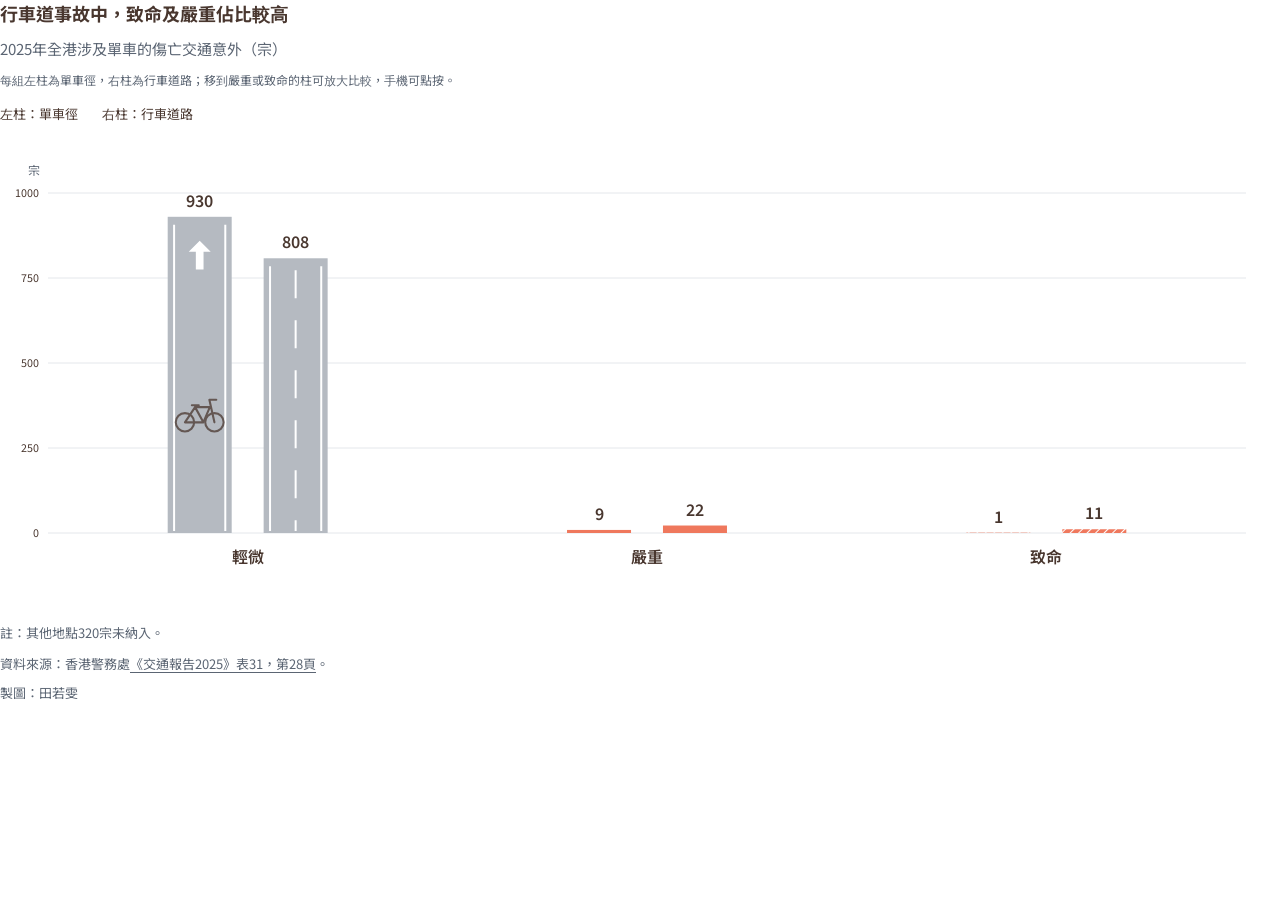
==== components/hk-cycling-accidents-2025/index.html @ cbc99bb1 "組員最終版網站：新界單車代步專題（含互動圖、事故圖、北都地圖及資料） Co-Authored-By: Claude Sonnet 5.5 <noreply@anthropic.com>" ====
<!doctype html>
<html lang="zh-Hant-HK">
<head>
<meta charset="utf-8">
<meta name="viewport" content="width=device-width,initial-scale=1">
<meta name="color-scheme" content="light">
<title>不同道路上的事故後果</title>
<style>
/* Design: cream/coral roads; only parallel front faces encode quantity.
   Handbook companion: white, ochre red, grey; no depth or decoration.
   Both: one common count axis, direct labels, 12px minimum at 360px. */
@font-face{font-family:NotoTC;font-style:normal;font-weight:100 900;font-display:swap;src:url([data-uri]) format("woff2")}
@font-face{font-family:SourceSans;font-style:normal;font-weight:100 900;font-display:swap;src:url([data-uri]) format("woff2")}
:root{--bg:#F4EDDF;--paper:#FEF8ED;--ink:#49372F;--muted:#786457;--fatal:#8D4B3A;--serious:#DF7C61;--slight:#DDCBB5;--grid:#D9CBBA;--accent:#8D4B3A;--focus:#8D4B3A;--side:#8D4B3A;--top:#DF7C61}
*{box-sizing:border-box}body{margin:0;background:var(--bg);color:var(--ink);font:15px/1.6 NotoTC,"PingFang HK",sans-serif;-webkit-font-smoothing:antialiased}
button,a{-webkit-tap-highlight-color:transparent}button{font:inherit;color:inherit}button:focus-visible,a:focus-visible{outline:2px solid var(--focus);outline-offset:4px}
.graphic{max-width:1040px;margin:auto;padding:36px 40px 24px}header{position:relative}.edition{display:flex;justify-content:space-between;align-items:center;gap:16px;font-size:13px;color:var(--muted);padding-bottom:18px;border-bottom:1px solid var(--grid)}.edition span:last-child{font-family:SourceSans,NotoTC,sans-serif;font-size:15px}
h1{font-size:32px;line-height:1.45;letter-spacing:-.025em;font-weight:700;margin:23px 0 12px;max-width:780px}p{margin:0}.subtitle{font-size:15px;color:var(--muted);max-width:740px;line-height:1.8}.instruction{margin-top:10px;font-size:12px;color:var(--muted)}
figure{margin:0}.plot-wrap{position:relative;margin-top:5px}.plot{display:block;width:100%;overflow:visible}.plot text{font-family:NotoTC,sans-serif;fill:var(--ink)}.plot .num{font-family:SourceSans,NotoTC,sans-serif;font-variant-numeric:tabular-nums}.plot .tick{fill:var(--muted);font-size:12px}.plot .total{font-size:36px;font-weight:650;letter-spacing:-1px}.plot .unit{font-size:15px;font-weight:400;letter-spacing:0}.plot .road-name{font-size:19px;font-weight:600}.plot .surface{pointer-events:none}.plot .segment{cursor:pointer;outline:none}.plot .segment.is-active .front{stroke:var(--ink);stroke-width:1.8;paint-order:stroke fill}.plot .segment:focus-visible .front{stroke:var(--ink);stroke-width:2.2}.plot .segment.is-dim{opacity:.44}.plot .segment{transition:opacity .15s ease}.plot .road-total{cursor:pointer;outline:none}.plot .road-total:focus-visible text{text-decoration:underline}.plot .road-total:hover .total{text-decoration:underline;text-decoration-thickness:1px;text-underline-offset:6px}.plot .road-surface-mark{transition:opacity .2s}.plot .road-active .moving-line{animation:lane 2.2s linear infinite}@keyframes lane{to{stroke-dashoffset:-50}}.plot .depth{pointer-events:none}
.details{display:grid;grid-template-columns:1fr 1fr;gap:80px;margin:0 110px}.road-details{min-width:0}.summary{padding:8px 0 18px;display:flex;align-items:baseline;justify-content:space-between;gap:10px;border-bottom:1px solid var(--grid)}.summary span{font-size:13px;white-space:nowrap}.summary strong{font:650 34px/1.2 SourceSans,sans-serif;color:var(--ink);letter-spacing:-1px}.summary strong small{font-size:22px;font-weight:400}.data-row{display:grid;grid-template-columns:14px 1fr auto;gap:9px;align-items:center;width:100%;border:0;border-bottom:1px solid var(--grid);background:transparent;padding:11px 0;text-align:left;cursor:pointer;min-height:45px}.data-row .swatch{height:11px;width:11px;background:var(--series)}.data-row .row-label{font-size:14px}.data-row .value{white-space:nowrap;font-family:SourceSans,NotoTC,sans-serif;font-size:18px;font-variant-numeric:tabular-nums}.data-row .value small{font-size:13px;font-family:NotoTC,sans-serif}.data-row .value em{font-size:14px;font-style:normal;color:var(--muted);padding-left:8px}.data-row:hover,.data-row.is-active{border-bottom-color:var(--ink)}.data-row:hover .row-label,.data-row.is-active .row-label{text-decoration:underline;text-underline-offset:4px}.data-row[data-key="fatal"] .swatch{background:var(--fatal)}.data-row[data-key="serious"] .swatch{background:var(--serious)}.data-row[data-key="slight"] .swatch{background:var(--slight)}
figcaption{margin-top:30px;padding-top:18px;border-top:1px solid var(--grid);font-size:13px;line-height:1.85;color:var(--muted)}figcaption p+p{margin-top:7px}.credit{margin-top:14px!important;display:flex;gap:20px;flex-wrap:wrap}.credit span{white-space:nowrap}a{color:inherit;text-underline-offset:3px;text-decoration-thickness:1px}.source-ref{font-size:13px}footer{font-size:12px;color:var(--muted);margin-top:20px}.tooltip{position:fixed;z-index:20;background:var(--paper);border:1px solid var(--grid);padding:15px 17px;width:270px;max-width:calc(100vw - 24px);pointer-events:none;visibility:hidden;color:var(--ink);font-size:13px;line-height:1.7}.tooltip.visible{visibility:visible}.tooltip .tip-heading{font-size:13px;margin-bottom:4px;color:var(--muted)}.tooltip .tip-number{font:650 28px/1.4 SourceSans,NotoTC,sans-serif}.tooltip .tip-number span{font:400 13px NotoTC,sans-serif;margin-left:4px}.tooltip .tip-calculation{padding-top:9px;margin-top:8px;border-top:1px solid var(--grid);color:var(--muted);font-family:SourceSans,NotoTC,sans-serif}.tooltip .tip-close{margin-top:8px;font-size:12px;color:var(--muted)}.sr-only{position:absolute;width:1px;height:1px;padding:0;margin:-1px;overflow:hidden;clip:rect(0,0,0,0);white-space:nowrap;border:0}.download{display:inline-block;margin-top:12px}
body.handbook{--bg:#FFFFFF;--paper:#FFFFFF;--ink:#16293F;--muted:#5B6573;--fatal:#C4502A;--serious:#C4502A;--slight:#B5BAC1;--grid:#E4E7EB;--accent:#C4502A;--focus:#1F3A5F}body.handbook h1{font-size:18px;line-height:1.5;letter-spacing:0;max-width:none}body.handbook .edition{border:0;padding-bottom:8px}body.handbook .summary strong{font-size:30px}body.handbook .data-row[data-key="fatal"] .swatch{background:repeating-linear-gradient(135deg,#C4502A 0 2px,#FFFFFF 2px 4px)}body.handbook .tooltip{border:0;border-bottom:2px solid var(--ink)}body.handbook .graphic{padding-top:28px}
@media(min-width:750px){.graphic{padding-bottom:32px}.plot-wrap{margin-top:16px}}
@media(max-width:749px){.graphic{padding:22px 18px 20px}h1{font-size:25px;line-height:1.5;margin-top:18px;margin-bottom:10px}.subtitle{font-size:14px}.edition{font-size:12px;padding-bottom:12px}.edition span:last-child{font-size:14px}.instruction{margin-top:10px}.details{margin:0 16px 0 30px;gap:32px}.summary{display:block;padding:8px 0 14px}.summary span{font-size:12px;display:block}.summary strong{display:block;margin-top:4px;font-size:32px}.data-row{grid-template-columns:10px 1fr;gap:7px;padding:10px 0;align-items:center}.data-row .swatch{width:9px;height:9px}.data-row .row-label{font-size:13px}.data-row .value{grid-column:2;font-size:18px;line-height:1.3}.data-row .value em{font-size:13px;padding-left:5px}.data-row .value small{font-size:12px}figcaption{font-size:12px;margin-top:22px}.credit{display:block}.credit span{display:block}.source-ref{font-size:12px}.plot .total{font-size:29px}.plot .unit{font-size:13px}.plot .road-name{font-size:16px}.tooltip{padding:12px 14px;width:248px}.tooltip .tip-number{font-size:25px}body.handbook h1{font-size:17px}body.handbook .graphic{padding-top:22px}body.handbook .summary strong{font-size:30px}}
@media(prefers-reduced-motion:reduce){*,*::before,*::after{animation:none!important;transition:none!important;scroll-behavior:auto!important}}
@media print{.graphic{max-width:100%;padding:0}.instruction,footer,.tooltip,.download{display:none}body{print-color-adjust:exact;-webkit-print-color-adjust:exact}.plot-wrap{break-inside:avoid}.details,figcaption{break-inside:avoid}}

.details{display:none!important}.plot .minor-label text{paint-order:stroke fill;stroke:var(--bg);stroke-width:5px;stroke-linejoin:round}.plot .minor-text{font-size:13px;font-weight:400}.plot .slight-number{font-size:30px;font-weight:600}.plot .slight-pct{font-size:15px;fill:var(--muted)}.plot .combined-number{font-size:36px;font-weight:650}.plot .minor-label:hover text,.plot .ratio-label:hover .combined-number{text-decoration:underline;text-underline-offset:4px}.plot .light-label:hover .slight-number{text-decoration:underline;text-underline-offset:4px}.plot .minor-label:focus-visible text,.plot .light-label:focus-visible text,.plot .ratio-label:focus-visible text{text-decoration:underline}figcaption{margin-top:12px}
@media(max-width:749px){.plot .minor-text{font-size:12px}.plot .slight-number{font-size:26px}.plot .slight-pct{font-size:14px}.plot .combined-number{font-size:32px}.plot .unit{font-size:12px}figcaption{margin-top:8px}}

.legend{display:flex;justify-content:center;align-items:center;gap:36px;margin:3px 0 22px}.legend-button{display:inline-flex;align-items:center;gap:8px;border:0;background:transparent;padding:8px 2px;cursor:pointer;min-height:40px;font-size:14px}.legend-swatch{display:block;width:13px;height:13px;background:var(--slight)}.legend-button[data-legend="serious"] .legend-swatch{background:var(--serious)}.legend-button[data-legend="fatal"] .legend-swatch{background:var(--fatal)}.legend-button:hover,.legend-button.is-active{text-decoration:underline;text-underline-offset:4px}.handbook .legend-button[data-legend="fatal"] .legend-swatch{background:repeating-linear-gradient(135deg,#C4502A 0 2px,#FFFFFF 2px 4px)}.plot .side-label{font-size:13px;fill:var(--muted);paint-order:stroke fill;stroke:var(--bg);stroke-width:4px;stroke-linejoin:round}.plot .side-total text,.plot .ratio-label text{paint-order:stroke fill;stroke:var(--bg);stroke-width:4px;stroke-linejoin:round}.tip-comparison{font-size:15px;margin:8px 0;font-variant-numeric:tabular-nums}.plot .road-name{font-size:18px}
@media(max-width:749px){.plot .side-label{font-size:12px}.plot .total{font-size:28px}.plot .combined-number{font-size:29px}.plot .road-name{font-size:14px}.legend{gap:24px;margin:0 0 16px}.legend-button{font-size:13px}.legend-swatch{width:12px;height:12px}.plot .unit{font-size:12px}}

.graphic{padding-top:24px}h1{margin:8px 0 8px;font-size:30px}.plot-wrap{margin-top:24px}.count-number{font-size:22px;font-weight:500}.plot .count-label text,.plot .total-label text{paint-order:stroke fill;stroke:var(--bg);stroke-width:5px;stroke-linejoin:round}.plot .count-label:hover text{text-decoration:underline;text-underline-offset:4px}.legend{margin-top:0;margin-bottom:14px}figcaption{margin-top:6px}.credit{margin-top:6px!important}
@media(max-width:749px){h1{font-size:24px;line-height:1.4}.subtitle{font-size:13px}.plot-wrap{margin-top:20px}.plot .count-number{font-size:16px}.plot .total{font-size:28px}.plot .road-name{font-size:14px}.plot .unit{font-size:12px}.graphic{padding-top:18px}.legend{gap:24px}}
</style>
<!-- Font licenses
Noto Sans TC
https://raw.githubusercontent.com/google/fonts/main/ofl/notosanstc/OFL.txt

Copyright 2014-2021 Adobe (http://www.adobe.com/), with Reserved Font Name 'Source'

This Font Software is licensed under the SIL Open Font License, Version 1.1.
This license is copied below, and is also available with a FAQ at:
https://scripts.sil.org/OFL


—————————————————————————————-
SIL OPEN FONT LICENSE Version 1.1 - 26 February 2007
—————————————————————————————-

PREAMBLE
The goals of the Open Font License (OFL) are to stimulate worldwide
development of collaborative font projects, to support the font creation
efforts of academic and linguistic communities, and to provide a free and
open framework in which fonts may be shared and improved in partnership
with others.

The OFL allows the licensed fonts to be used, studied, modified and
redistributed freely as long as they are not sold by themselves. The
fonts, including any derivative works, can be bundled, embedded, 
redistributed and/or sold with any software provided that any reserved
names are not used by derivative works. The fonts and derivatives,
however, cannot be released under any other type of license. The
requirement for fonts to remain under this license does not apply
to any document created using the fonts or their derivatives.

DEFINITIONS
"Font Software" refers to the set of files released by the Copyright
Holder(s) under this license and clearly marked as such. This may
include source files, build scripts and documentation.

"Reserved Font Name" refers to any names specified as such after the
copyright statement(s).

"Original Version" refers to the collection of Font Software components as
distributed by the Copyright Holder(s).

"Modified Version" refers to any derivative made by adding to, deleting,
or substituting — in part or in whole — any of the components of the
Original Version, by changing formats or by porting the Font Software to a
new environment.

"Author" refers to any designer, engineer, programmer, technical
writer or other person who contributed to the Font Software.

PERMISSION & CONDITIONS
Permission is hereby granted, free of charge, to any person obtaining
a copy of the Font Software, to use, study, copy, merge, embed, modify,
redistribute, and sell modified and unmodified copies of the Font
Software, subject to the following conditions:

1) Neither the Font Software nor any of its individual components,
in Original or Modified Versions, may be sold by itself.

2) Original or Modified Versions of the Font Software may be bundled,
redistributed and/or sold with any software, provided that each copy
contains the above copyright notice and this license. These can be
included either as stand-alone text files, human-readable headers or
in the appropriate machine-readable metadata fields within text or
binary files as long as those fields can be easily viewed by the user.

3) No Modified Version of the Font Software may use the Reserved Font
Name(s) unless explicit written permission is granted by the corresponding
Copyright Holder. This restriction only applies to the primary font name as
presented to the users.

4) The name(s) of the Copyright Holder(s) or the Author(s) of the Font
Software shall not be used to promote, endorse or advertise any
Modified Version, except to acknowledge the contribution(s) of the
Copyright Holder(s) and the Author(s) or with their explicit written
permission.

5) The Font Software, modified or unmodified, in part or in whole,
must be distributed entirely under this license, and must not be
distributed under any other license. The requirement for fonts to
remain under this license does not apply to any document created
using the Font Software.

TERMINATION
This license becomes null and void if any of the above conditions are
not met.

DISCLAIMER
THE FONT SOFTWARE IS PROVIDED "AS IS", WITHOUT WARRANTY OF ANY KIND,
EXPRESS OR IMPLIED, INCLUDING BUT NOT LIMITED TO ANY WARRANTIES OF
MERCHANTABILITY, FITNESS FOR A PARTICULAR PURPOSE AND NONINFRINGEMENT
OF COPYRIGHT, PATENT, TRADEMARK, OR OTHER RIGHT. IN NO EVENT SHALL THE
COPYRIGHT HOLDER BE LIABLE FOR ANY CLAIM, DAMAGES OR OTHER LIABILITY,
INCLUDING ANY GENERAL, SPECIAL, INDIRECT, INCIDENTAL, OR CONSEQUENTIAL
DAMAGES, WHETHER IN AN ACTION OF CONTRACT, TORT OR OTHERWISE, ARISING
FROM, OUT OF THE USE OR INABILITY TO USE THE FONT SOFTWARE OR FROM
OTHER DEALINGS IN THE FONT SOFTWARE.


Source Sans 3
https://raw.githubusercontent.com/google/fonts/main/ofl/sourcesans3/OFL.txt

Copyright 2010-2020 Adobe (http://www.adobe.com/), with Reserved Font Name 'Source'. All Rights Reserved. Source is a trademark of Adobe in the United States and/or other countries.

This Font Software is licensed under the SIL Open Font License, Version 1.1.

This license is copied below, and is also available with a FAQ at: http://scripts.sil.org/OFL


—————————————————————————————-
SIL OPEN FONT LICENSE Version 1.1 - 26 February 2007
—————————————————————————————-

PREAMBLE
The goals of the Open Font License (OFL) are to stimulate worldwide
development of collaborative font projects, to support the font creation
efforts of academic and linguistic communities, and to provide a free and
open framework in which fonts may be shared and improved in partnership
with others.

The OFL allows the licensed fonts to be used, studied, modified and
redistributed freely as long as they are not sold by themselves. The
fonts, including any derivative works, can be bundled, embedded, 
redistributed and/or sold with any software provided that any reserved
names are not used by derivative works. The fonts and derivatives,
however, cannot be released under any other type of license. The
requirement for fonts to remain under this license does not apply
to any document created using the fonts or their derivatives.

DEFINITIONS
"Font Software" refers to the set of files released by the Copyright
Holder(s) under this license and clearly marked as such. This may
include source files, build scripts and documentation.

"Reserved Font Name" refers to any names specified as such after the
copyright statement(s).

"Original Version" refers to the collection of Font Software components as
distributed by the Copyright Holder(s).

"Modified Version" refers to any derivative made by adding to, deleting,
or substituting — in part or in whole — any of the components of the
Original Version, by changing formats or by porting the Font Software to a
new environment.

"Author" refers to any designer, engineer, programmer, technical
writer or other person who contributed to the Font Software.

PERMISSION & CONDITIONS
Permission is hereby granted, free of charge, to any person obtaining
a copy of the Font Software, to use, study, copy, merge, embed, modify,
redistribute, and sell modified and unmodified copies of the Font
Software, subject to the following conditions:

1) Neither the Font Software nor any of its individual components,
in Original or Modified Versions, may be sold by itself.

2) Original or Modified Versions of the Font Software may be bundled,
redistributed and/or sold with any software, provided that each copy
contains the above copyright notice and this license. These can be
included either as stand-alone text files, human-readable headers or
in the appropriate machine-readable metadata fields within text or
binary files as long as those fields can be easily viewed by the user.

3) No Modified Version of the Font Software may use the Reserved Font
Name(s) unless explicit written permission is granted by the corresponding
Copyright Holder. This restriction only applies to the primary font name as
presented to the users.

4) The name(s) of the Copyright Holder(s) or the Author(s) of the Font
Software shall not be used to promote, endorse or advertise any
Modified Version, except to acknowledge the contribution(s) of the
Copyright Holder(s) and the Author(s) or with their explicit written
permission.

5) The Font Software, modified or unmodified, in part or in whole,
must be distributed entirely under this license, and must not be
distributed under any other license. The requirement for fonts to
remain under this license does not apply to any document created
using the Font Software.

TERMINATION
This license becomes null and void if any of the above conditions are
not met.

DISCLAIMER
THE FONT SOFTWARE IS PROVIDED "AS IS", WITHOUT WARRANTY OF ANY KIND,
EXPRESS OR IMPLIED, INCLUDING BUT NOT LIMITED TO ANY WARRANTIES OF
MERCHANTABILITY, FITNESS FOR A PARTICULAR PURPOSE AND NONINFRINGEMENT
OF COPYRIGHT, PATENT, TRADEMARK, OR OTHER RIGHT. IN NO EVENT SHALL THE
COPYRIGHT HOLDER BE LIABLE FOR ANY CLAIM, DAMAGES OR OTHER LIABILITY,
INCLUDING ANY GENERAL, SPECIAL, INDIRECT, INCIDENTAL, OR CONSEQUENTIAL
DAMAGES, WHETHER IN AN ACTION OF CONTRACT, TORT OR OTHERWISE, ARISING
FROM, OUT OF THE USE OR INABILITY TO USE THE FONT SOFTWARE OR FROM
OTHER DEALINGS IN THE FONT SOFTWARE.

-->
<style>
body.handbook{--bg:#fff;--paper:#fff;--ink:#49372f;--muted:#5b6573;--fatal:#ef785d;--serious:#ef785d;--slight:#b5bac1;--grid:#e4e7eb;--focus:#a54e38;background:#fff}
body.handbook .graphic{padding:0;margin:0;max-width:none}body.handbook h1{font:700 18px/1.5 NotoTC,sans-serif;margin:0 0 8px}.subtitle{font-size:15px;line-height:1.8}.legend{display:none!important}.plot-wrap{margin-top:18px}.plot .count-number{font:14px NotoTC,sans-serif}.plot .count-label text,.plot .total-label text{stroke:none}.plot .road-name{font-size:15px}.plot .total{font-size:24px}figcaption{border:0;padding:12px 0 0;font-size:13px;line-height:1.8}.source-ref{font-size:13px}.tooltip{background:#fff;border:0;box-shadow:none}.plot .num,.plot text{fill:#49372f}@media(max-width:600px){body.handbook h1{font-size:17px}.subtitle{font-size:14px}.plot .count-number{font-size:12px}.plot .road-name{font-size:14px}figcaption,.source-ref{font-size:12px}}
</style><style>
.plot .road-active .cycle-motion{animation:cycle-flow 2.2s linear infinite;will-change:transform,opacity}
@keyframes cycle-flow{
 0%{transform:translateY(24px);opacity:0}
 15%{opacity:1}
 85%{opacity:1}
 100%{transform:translateY(-24px);opacity:0}
}
@media(prefers-reduced-motion:reduce){.plot .cycle-motion{animation:none!important;transform:none;opacity:1}}
</style>
<style>.stationary-bike{animation:none!important;transform:none!important}.axis-note{font:12px/1.7 NotoTC,sans-serif;color:var(--muted);margin:8px 0 0}.plot .axis-break{pointer-events:none}</style><style>
.zoom-instruction{font:12px/1.7 NotoTC,sans-serif;color:var(--muted);margin:8px 0 0}
.severity-lens-target{cursor:zoom-in;outline:none}.severity-lens-target:focus-visible rect{stroke:var(--ink);stroke-width:1.5}
body.handbook .tooltip.is-magnified{width:300px;max-width:calc(100vw - 24px);border:1px solid var(--grid);padding:14px;background:var(--paper);box-shadow:0 4px 18px #49372f12}
.tooltip.is-magnified .tip-heading{font-weight:600;color:var(--ink);font-size:14px}
.tip-zoom-note{font:11px/1.6 NotoTC,sans-serif;color:var(--muted)}
.tip-zoom{display:block;width:100%;height:auto;margin-top:8px;overflow:visible}
.tip-zoom text{font-family:NotoTC,sans-serif;fill:var(--ink)}.tip-zoom .zoom-tick{font-size:11px;fill:var(--muted)}.tip-zoom .zoom-count{font-size:13px}
</style><style>.road-type-legend{display:flex;gap:24px;align-items:center;margin:14px 0 8px;font:13px/1.6 NotoTC,sans-serif}.road-type-legend>span{display:inline-flex;gap:7px;align-items:center}.road-type-legend i{display:inline-block;width:12px;height:12px}.plot .grouped-value{font-size:18px;font-weight:600}.plot .severity-name{font-size:16px;font-weight:600}.plot .grouped-bar{cursor:pointer}@media(max-width:650px){.plot .grouped-value{font-size:12px}.plot .severity-name{font-size:14px}.road-type-legend{font-size:12px;gap:20px}}</style></head>
<body class="handbook">
<main class="graphic">
<header>
<h1>行車道事故中，致命及嚴重佔比較高</h1>
<p class="subtitle">2025年全港涉及單車的傷亡交通意外（宗）</p>
<p class="zoom-instruction">每組左柱為單車徑，右柱為行車道路；移到嚴重或致命的柱可放大比較，手機可點按。</p>
<p class="sr-only" id="instructions">移到柱內或數值查看宗數；嚴重、致命組可放大比較，亦可點按。</p>
</header>
<div class="road-type-legend" aria-label="道路類型圖例"><span>左柱：單車徑</span><span>右柱：行車道路</span></div>
<figure aria-label="按事故嚴重程度比較兩類道路">
<div class="plot-wrap"><svg class="plot" role="img" aria-labelledby="chart-title chart-desc" aria-describedby="instructions"></svg></div>

<figcaption>
<p>註：其他地點320宗未納入。</p>
<p class="source-ref">資料來源：香港警務處<a href="https://www.police.gov.hk/info/doc/statistics/traffic_report_2025_tc.pdf#page=33" target="_blank" rel="noopener">《交通報告2025》表31，第28頁</a>。</p>
<p class="credit"><span>製圖：田若雯</span></p>
</figcaption>
</figure>

</main>
<div class="tooltip" id="tooltip" role="tooltip" aria-live="polite"></div>
<script>
'use strict';
const rows=[{name:'單車徑',total:940,fatal:1,serious:9,slight:930},{name:'行車道路',total:841,fatal:11,serious:22,slight:808}];
const labels={fatal:'致命',serious:'嚴重',slight:'輕微',total:'全部事故',combined:'致命及嚴重'};
const svg=document.querySelector('.plot'),tip=document.querySelector('#tooltip');
const handbook=document.body.classList.contains('handbook');
const flat=true;
const css=(key)=>getComputedStyle(document.body).getPropertyValue('--'+key).trim();
const NS='http://www.w3.org/2000/svg';
function el(tag,attrs={},text){const n=document.createElementNS(NS,tag);Object.entries(attrs).forEach(([k,v])=>n.setAttribute(k,v));if(text!==undefined)n.textContent=text;return n;}
function append(p,tag,attrs,text){const n=el(tag,attrs,text);p.append(n);return n;}
function text(p,x,y,str,cls='',anchor='middle'){return append(p,'text',{x,y,class:cls,'text-anchor':anchor},str);}
function path(p,d,fill,extra={}){return append(p,'path',{d,fill,...extra});}
function target(p,i,key){p.dataset.road=i;p.dataset.key=key;p.setAttribute('tabindex','0');p.setAttribute('role','button');const r=rows[i],n=key==='combined'?r.fatal+r.serious:r[key];p.setAttribute('aria-label',r.name+'，'+labels[key]+'，'+n+'宗');p.setAttribute('aria-describedby','tooltip');}
function bike(p,cx,cy,size){const g=append(p,'g',{fill:'none',stroke:css('ink'),'stroke-width':size/22,'stroke-linecap':'round','stroke-linejoin':'round',opacity:'.75'});append(g,'circle',{cx:cx-size*.32,cy,r:size*.20});append(g,'circle',{cx:cx+size*.32,cy,r:size*.20});path(g,`M${cx-size*.32},${cy}L${cx-size*.1},${cy-size*.33}L${cx+size*.08},${cy}Z M${cx-size*.1},${cy-size*.33}H${cx+size*.22}L${cx+size*.08},${cy} M${cx+size*.32},${cy}L${cx+size*.21},${cy-size*.49}H${cx+size*.36} M${cx-size*.17},${cy-size*.37}H${cx-size*.02}`,'none');}
function paint(){
 const W=svg.parentElement.clientWidth,mobile=W<650,H=mobile?380:460;
 const left=mobile?32:48,right=mobile?10:34,base=mobile?320:390,top=50,scale=(base-top)/1000;
 const groupWidth=(W-left-right)/3,barW=Math.max(16,Math.min(64,groupWidth*.22)),gap=Math.max(6,groupWidth*.08);
 const categoryFill=key=>key==='fatal'?'url(#fatal-hatch)':css(key);
 svg.replaceChildren();svg.setAttribute('viewBox',`0 0 ${W} ${H}`);svg.setAttribute('width',W);svg.setAttribute('height',H);
 append(svg,'title',{id:'chart-title'},'按輕微、嚴重及致命事故分組比較單車徑與行車道路');
 append(svg,'desc',{id:'chart-desc'},'橫坐標依次為輕微、嚴重、致命，每組並排兩柱，分別為單車徑及行車道路。單車徑：輕微930宗、嚴重9宗、致命1宗；行車道路：輕微808宗、嚴重22宗、致命11宗。共用由零開始的0至1000宗線性刻度。');
 const defs=append(svg,'defs'),hatch=append(defs,'pattern',{id:'fatal-hatch',width:6,height:6,patternUnits:'userSpaceOnUse',patternTransform:'rotate(45)'});append(hatch,'rect',{width:6,height:6,fill:css('fatal')});append(hatch,'line',{x1:0,y1:0,x2:0,y2:6,stroke:css('paper'),'stroke-width':2});
 text(svg,left-8,top-18,'宗','tick','end');
 for(const tick of [0,250,500,750,1000]){const y=base-tick*scale;append(svg,'line',{class:'shared-grid',x1:left,y1:y,x2:W-right,y2:y,stroke:css('grid'),'stroke-width':1});text(svg,left-9,y+4,String(tick),'num tick','end');}
 ['slight','serious','fatal'].forEach((key,j)=>{
  const center=left+(j+.5)*groupWidth;
  rows.forEach((r,i)=>{
   const cx=center+(i===0?-1:1)*(barW+gap)/2,x=cx-barW/2,h=r[key]*scale,y=base-h;
   const column=append(svg,'g',{'data-column':i,'data-category':key});
   const g=append(column,'g',{class:'segment grouped-bar'});target(g,i,key);
   append(g,'rect',{x,y,width:barW,height:h,fill:categoryFill(key),class:'front'});
   if(key==='slight'){
    const mark=append(column,'g',{class:'surface road-surface-mark','aria-hidden':'true'}),inset=Math.max(3,barW*.1);
    for(const edge of [x+inset,x+barW-inset])append(mark,'line',{x1:edge,y1:y+8,x2:edge,y2:base-2,stroke:css('paper'),'stroke-width':mobile?1.2:2});
    if(i===0){
     const ar=mobile?5:11,ay=y+24,flow=append(mark,'g',{class:'cycle-motion'});
     path(flow,`M${cx},${ay}l${ar},${ar}h${-ar*.65}v${ar*1.6}h${-ar*.7}v${-ar*1.6}h${-ar*.65}Z`,css('paper'));
     const fixed=append(mark,'g',{class:'stationary-bike'});bike(fixed,cx,y+h*.65,barW*.72);
     fixed.querySelector('g').setAttribute('stroke',css('ink'));
    }else{
     append(mark,'line',{x1:cx,y1:y+12,x2:cx,y2:base-2,stroke:css('paper'),'stroke-width':mobile?1.2:2,'stroke-dasharray':'28 22',class:'moving-line'});
    }
   }
   text(g,cx,y-10,String(r[key]),'num grouped-value');
   append(g,'rect',{x:x-3,y:Math.min(y,base-26),width:barW+6,height:Math.max(26,h),fill:'transparent'});
  });
  text(svg,center,base+30,labels[key],'severity-name');
 });
}
let pinned=false,active=null,lastPoint=null;
function show(node,event){
 if(node.dataset.legend){showLegend(node,event);return;}
 const i=Number(node.dataset.road),key=node.dataset.key,r=rows[i],n=key==='combined'?r.fatal+r.serious:r[key];active=node;
 document.querySelectorAll('.legend-button').forEach(n=>n.classList.remove('is-active'));
 document.querySelectorAll('.segment,.data-row').forEach(n=>{const on=key==='total'||n.dataset.key===key||(key==='combined'&&['fatal','serious'].includes(n.dataset.key));n.classList.toggle('is-active',on);n.classList.toggle('is-dim',!on&&n.classList.contains('segment'));});
 document.querySelectorAll('[data-column]').forEach(n=>n.classList.toggle('road-active',n.dataset.column===String(i)));
 if(['fatal','serious','combined'].includes(key)){renderMagnifier(key);tip.classList.add('visible','is-magnified');position(node,event);return;}
 tip.classList.remove('is-magnified');
 tip.replaceChildren();const heading=document.createElement('div');heading.className='tip-heading';heading.textContent=r.name+'・'+labels[key];
 const number=document.createElement('div');number.className='tip-number';number.textContent=n;const unit=document.createElement('span');unit.textContent='宗';number.append(unit);
 const detail=document.createElement('div');detail.className='tip-calculation';
 if(key==='total')detail.textContent='輕微'+r.slight+'宗、嚴重'+r.serious+'宗、致命'+r.fatal+'宗';
 const end=document.createElement('div');end.className='tip-close';end.textContent=pinned?'再點一次、點空白處或按Esc關閉':'點按可固定詳情';tip.append(heading,number);if(key==='total')tip.append(detail);tip.append(end);tip.classList.add('visible');
 position(node,event);
}
function renderMagnifier(key){
 tip.replaceChildren();
 const heading=document.createElement('div');heading.className='tip-heading';heading.textContent=labels[key]+'事故｜放大比較';
 const note=document.createElement('div');note.className='tip-zoom-note';note.textContent='兩類道路共用0至40宗放大刻度';
 const detail=el('svg',{class:'tip-zoom',viewBox:'0 0 250 205',role:'img','aria-label':labels[key]+'事故：單車徑'+rows[0][key]+'宗、行車道路'+rows[1][key]+'宗；刻度0至40宗'});
 const base=172,scale=4,fill=key==='fatal'?'url(#fatal-hatch)':css(key);
 for(const tick of [0,10,20,30,40]){const y=base-tick*scale;append(detail,'line',{x1:33,y1:y,x2:238,y2:y,stroke:css('grid'),'stroke-width':1});text(detail,26,y+4,String(tick),'zoom-tick','end');}
 text(detail,26,8,'宗','zoom-tick','end');
 rows.forEach((r,i)=>{const cx=i===0?85:180,h=r[key]*scale;append(detail,'rect',{x:cx-20,y:base-h,width:40,height:h,fill});text(detail,cx,base-h-8,String(r[key])+'宗','zoom-count');text(detail,cx,198,r.name,'zoom-count');});
 const end=document.createElement('div');end.className='tip-close';end.textContent=pinned?'再點一次、點空白處或按Esc關閉':'移出關閉；點按可固定詳情';tip.append(heading,note,detail,end);
}
function showLegend(node,event){
 tip.classList.remove('is-magnified');
 const key=node.dataset.legend;active=node;
 document.querySelectorAll('.segment').forEach(n=>{const on=n.dataset.key===key;n.classList.toggle('is-active',on);n.classList.toggle('is-dim',!on);});
 document.querySelectorAll('[data-column]').forEach(n=>n.classList.remove('road-active'));
 document.querySelectorAll('.legend-button').forEach(n=>n.classList.toggle('is-active',n===node));
 tip.replaceChildren();const heading=document.createElement('div');heading.className='tip-heading';heading.textContent=labels[key];tip.append(heading);
 rows.forEach(r=>{const line=document.createElement('div');line.className='tip-comparison';line.textContent=r.name+'：'+r[key]+'宗';tip.append(line);});
 const end=document.createElement('div');end.className='tip-close';end.textContent=pinned?'再點一次、點空白處或按Esc關閉':'點按可固定詳情';tip.append(end);tip.classList.add('visible');position(node,event);
}
function position(node,event){
 const b=node.getBoundingClientRect(),tw=tip.offsetWidth,th=tip.offsetHeight;
 const pointer=event&&event.clientX!==undefined&&(event.clientX!==0||event.clientY!==0);
 let px=pointer?event.clientX:b.left+b.width/2,py=pointer?event.clientY:b.top;
 let x=px+18,y=py+18;
 if(x+tw>innerWidth-12)x=px-tw-18;
 if(y+th>innerHeight-12)y=py-th-14;
 tip.style.left=Math.max(12,Math.min(x,innerWidth-tw-12))+'px';tip.style.top=Math.max(12,Math.min(y,innerHeight-th-12))+'px';
}
function hide(){pinned=false;active=null;tip.classList.remove('visible','is-magnified');document.querySelectorAll('.is-active,.is-dim,.road-active').forEach(n=>n.classList.remove('is-active','is-dim','road-active'));}
document.addEventListener('pointerover',e=>{const n=e.target.closest('[data-road][data-key],[data-legend]');if(n&&!pinned&&e.pointerType!=='touch')show(n,e);});
document.addEventListener('pointermove',e=>{if(active&&!pinned&&e.pointerType!=='touch')position(active,e);});
document.addEventListener('pointerout',e=>{const n=e.target.closest('[data-road][data-key],[data-legend]');if(n&&!pinned&&!n.contains(e.relatedTarget))hide();});
document.addEventListener('focusin',e=>{const n=e.target.closest('[data-road][data-key],[data-legend]');if(n&&!pinned)show(n);});
document.addEventListener('focusout',e=>{if(!pinned)hide();});
document.addEventListener('click',e=>{const n=e.target.closest('[data-road][data-key],[data-legend]');if(!n){hide();return;}if(pinned&&active===n){hide();return;}pinned=true;show(n,e);});
document.addEventListener('keydown',e=>{if(e.key==='Escape')hide();if((e.key==='Enter'||e.key===' ')&&e.target.matches('svg [data-road][data-key]')){e.preventDefault();e.target.dispatchEvent(new MouseEvent('click',{bubbles:true}));}});
const observer=new ResizeObserver(()=>{hide();paint();});observer.observe(svg.parentElement);
paint();document.fonts.ready.then(paint);
window.CHART_DATA=rows;
</script>
<script>(()=>{let last=0;const send=()=>{const h=Math.ceil(document.body.getBoundingClientRect().height);if(h>0&&Math.abs(h-last)>2){last=h;parent.postMessage({type:'cycling-component-size',height:h},location.origin)}};new ResizeObserver(send).observe(document.body);addEventListener('load',send);document.addEventListener('toggle',send,true);send()})()</script></body>
</html>
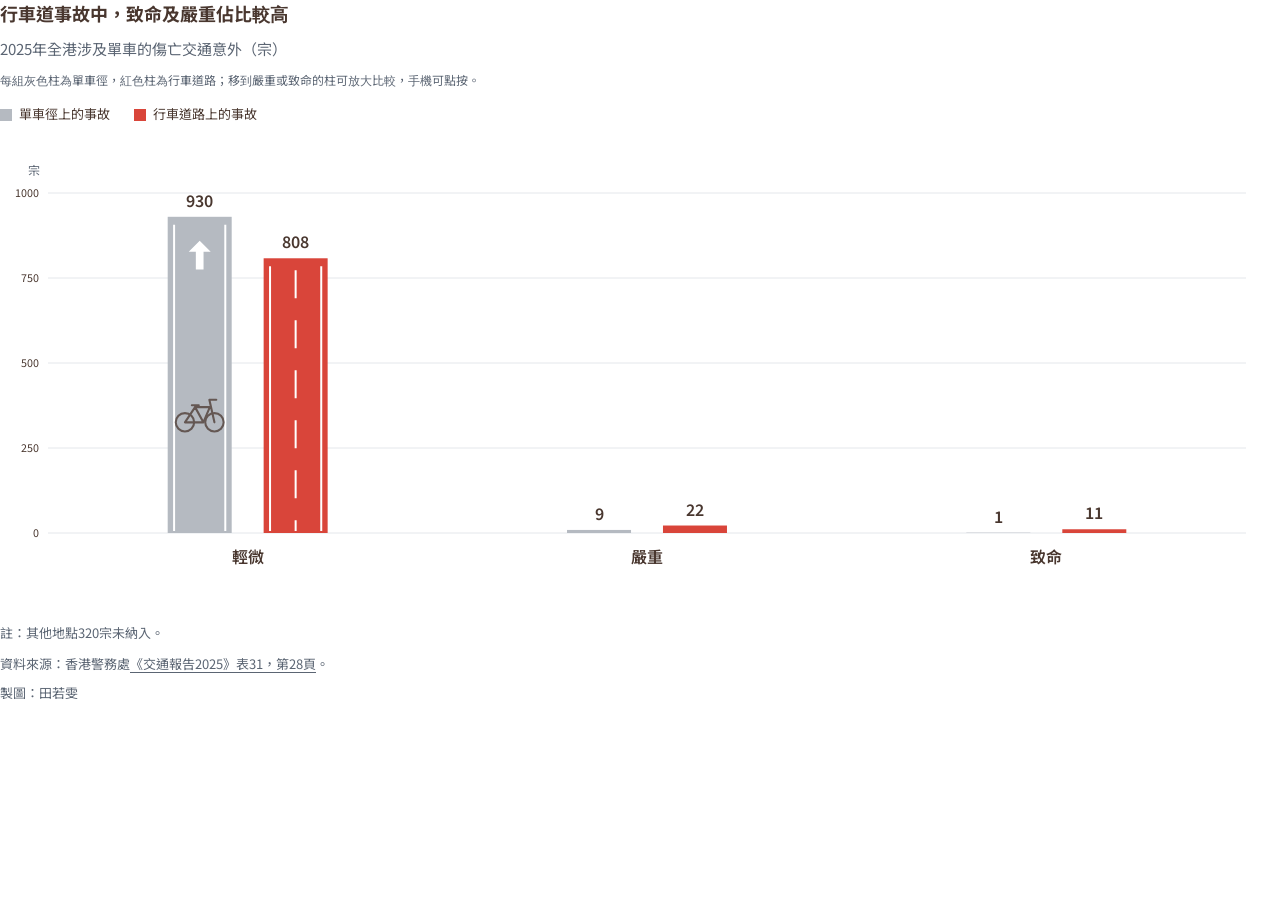
==== commit 547c5d4c: "斷口長條圖還原為 Figma 直立版設計；事故圖按道路類型統一顏色並加圖例 Co-Authored-By: Claude Sonnet 5.5 <noreply@anthropic.com>" ====
--- a/components/hk-cycling-accidents-2025/index.html
+++ b/components/hk-cycling-accidents-2025/index.html
@@ -11,7 +11,7 @@
    Both: one common count axis, direct labels, 12px minimum at 360px. */
 @font-face{font-family:NotoTC;font-style:normal;font-weight:100 900;font-display:swap;src:url([data-uri]) format("woff2")}
 @font-face{font-family:SourceSans;font-style:normal;font-weight:100 900;font-display:swap;src:url([data-uri]) format("woff2")}
-:root{--bg:#F4EDDF;--paper:#FEF8ED;--ink:#49372F;--muted:#786457;--fatal:#8D4B3A;--serious:#DF7C61;--slight:#DDCBB5;--grid:#D9CBBA;--accent:#8D4B3A;--focus:#8D4B3A;--side:#8D4B3A;--top:#DF7C61}
+:root{--cycle:#B5BAC1;--roadred:#D9453A;--bg:#F4EDDF;--paper:#FEF8ED;--ink:#49372F;--muted:#786457;--fatal:#8D4B3A;--serious:#DF7C61;--slight:#DDCBB5;--grid:#D9CBBA;--accent:#8D4B3A;--focus:#8D4B3A;--side:#8D4B3A;--top:#DF7C61}
 *{box-sizing:border-box}body{margin:0;background:var(--bg);color:var(--ink);font:15px/1.6 NotoTC,"PingFang HK",sans-serif;-webkit-font-smoothing:antialiased}
 button,a{-webkit-tap-highlight-color:transparent}button{font:inherit;color:inherit}button:focus-visible,a:focus-visible{outline:2px solid var(--focus);outline-offset:4px}
 .graphic{max-width:1040px;margin:auto;padding:36px 40px 24px}header{position:relative}.edition{display:flex;justify-content:space-between;align-items:center;gap:16px;font-size:13px;color:var(--muted);padding-bottom:18px;border-bottom:1px solid var(--grid)}.edition span:last-child{font-family:SourceSans,NotoTC,sans-serif;font-size:15px}
@@ -258,10 +258,10 @@
 <header>
 <h1>行車道事故中，致命及嚴重佔比較高</h1>
 <p class="subtitle">2025年全港涉及單車的傷亡交通意外（宗）</p>
-<p class="zoom-instruction">每組左柱為單車徑，右柱為行車道路；移到嚴重或致命的柱可放大比較，手機可點按。</p>
+<p class="zoom-instruction">每組灰色柱為單車徑，紅色柱為行車道路；移到嚴重或致命的柱可放大比較，手機可點按。</p>
 <p class="sr-only" id="instructions">移到柱內或數值查看宗數；嚴重、致命組可放大比較，亦可點按。</p>
 </header>
-<div class="road-type-legend" aria-label="道路類型圖例"><span>左柱：單車徑</span><span>右柱：行車道路</span></div>
+<div class="road-type-legend" aria-label="道路類型圖例"><span><i style="background:var(--cycle)"></i>單車徑上的事故</span><span><i style="background:var(--roadred)"></i>行車道路上的事故</span></div>
 <figure aria-label="按事故嚴重程度比較兩類道路">
 <div class="plot-wrap"><svg class="plot" role="img" aria-labelledby="chart-title chart-desc" aria-describedby="instructions"></svg></div>
 
@@ -306,16 +306,16 @@
    const cx=center+(i===0?-1:1)*(barW+gap)/2,x=cx-barW/2,h=r[key]*scale,y=base-h;
    const column=append(svg,'g',{'data-column':i,'data-category':key});
    const g=append(column,'g',{class:'segment grouped-bar'});target(g,i,key);
-   append(g,'rect',{x,y,width:barW,height:h,fill:categoryFill(key),class:'front'});
-   if(key==='slight'){
+   append(g,'rect',{x,y,width:barW,height:h,fill:i===0?css('cycle'):css('roadred'),class:'front'});
+   if(h>=14){
     const mark=append(column,'g',{class:'surface road-surface-mark','aria-hidden':'true'}),inset=Math.max(3,barW*.1);
-    for(const edge of [x+inset,x+barW-inset])append(mark,'line',{x1:edge,y1:y+8,x2:edge,y2:base-2,stroke:css('paper'),'stroke-width':mobile?1.2:2});
-    if(i===0){
+    for(const edge of [x+inset,x+barW-inset])append(mark,'line',{x1:edge,y1:y+(h>=40?8:2),x2:edge,y2:base-2,stroke:css('paper'),'stroke-width':mobile?1.2:2});
+    if(i===0&&h>=70){
      const ar=mobile?5:11,ay=y+24,flow=append(mark,'g',{class:'cycle-motion'});
      path(flow,`M${cx},${ay}l${ar},${ar}h${-ar*.65}v${ar*1.6}h${-ar*.7}v${-ar*1.6}h${-ar*.65}Z`,css('paper'));
      const fixed=append(mark,'g',{class:'stationary-bike'});bike(fixed,cx,y+h*.65,barW*.72);
      fixed.querySelector('g').setAttribute('stroke',css('ink'));
-    }else{
+    }else if(i===1&&h>=24){
      append(mark,'line',{x1:cx,y1:y+12,x2:cx,y2:base-2,stroke:css('paper'),'stroke-width':mobile?1.2:2,'stroke-dasharray':'28 22',class:'moving-line'});
     }
    }
@@ -346,10 +346,10 @@
  const heading=document.createElement('div');heading.className='tip-heading';heading.textContent=labels[key]+'事故｜放大比較';
  const note=document.createElement('div');note.className='tip-zoom-note';note.textContent='兩類道路共用0至40宗放大刻度';
  const detail=el('svg',{class:'tip-zoom',viewBox:'0 0 250 205',role:'img','aria-label':labels[key]+'事故：單車徑'+rows[0][key]+'宗、行車道路'+rows[1][key]+'宗；刻度0至40宗'});
- const base=172,scale=4,fill=key==='fatal'?'url(#fatal-hatch)':css(key);
+ const base=172,scale=4;
  for(const tick of [0,10,20,30,40]){const y=base-tick*scale;append(detail,'line',{x1:33,y1:y,x2:238,y2:y,stroke:css('grid'),'stroke-width':1});text(detail,26,y+4,String(tick),'zoom-tick','end');}
  text(detail,26,8,'宗','zoom-tick','end');
- rows.forEach((r,i)=>{const cx=i===0?85:180,h=r[key]*scale;append(detail,'rect',{x:cx-20,y:base-h,width:40,height:h,fill});text(detail,cx,base-h-8,String(r[key])+'宗','zoom-count');text(detail,cx,198,r.name,'zoom-count');});
+ rows.forEach((r,i)=>{const cx=i===0?85:180,h=r[key]*scale;append(detail,'rect',{x:cx-20,y:base-h,width:40,height:h,fill:i===0?css('cycle'):css('roadred')});if(h>=14){for(const ex of [cx-15,cx+15])append(detail,'line',{x1:ex,y1:base-h+(h>=40?6:2),x2:ex,y2:base-2,stroke:css('paper'),'stroke-width':2});if(i===1&&h>=30)append(detail,'line',{x1:cx,y1:base-h+8,x2:cx,y2:base-2,stroke:css('paper'),'stroke-width':2,'stroke-dasharray':'12 9'});}text(detail,cx,base-h-8,String(r[key])+'宗','zoom-count');text(detail,cx,198,r.name,'zoom-count');});
  const end=document.createElement('div');end.className='tip-close';end.textContent=pinned?'再點一次、點空白處或按Esc關閉':'移出關閉；點按可固定詳情';tip.append(heading,note,detail,end);
 }
 function showLegend(node,event){
